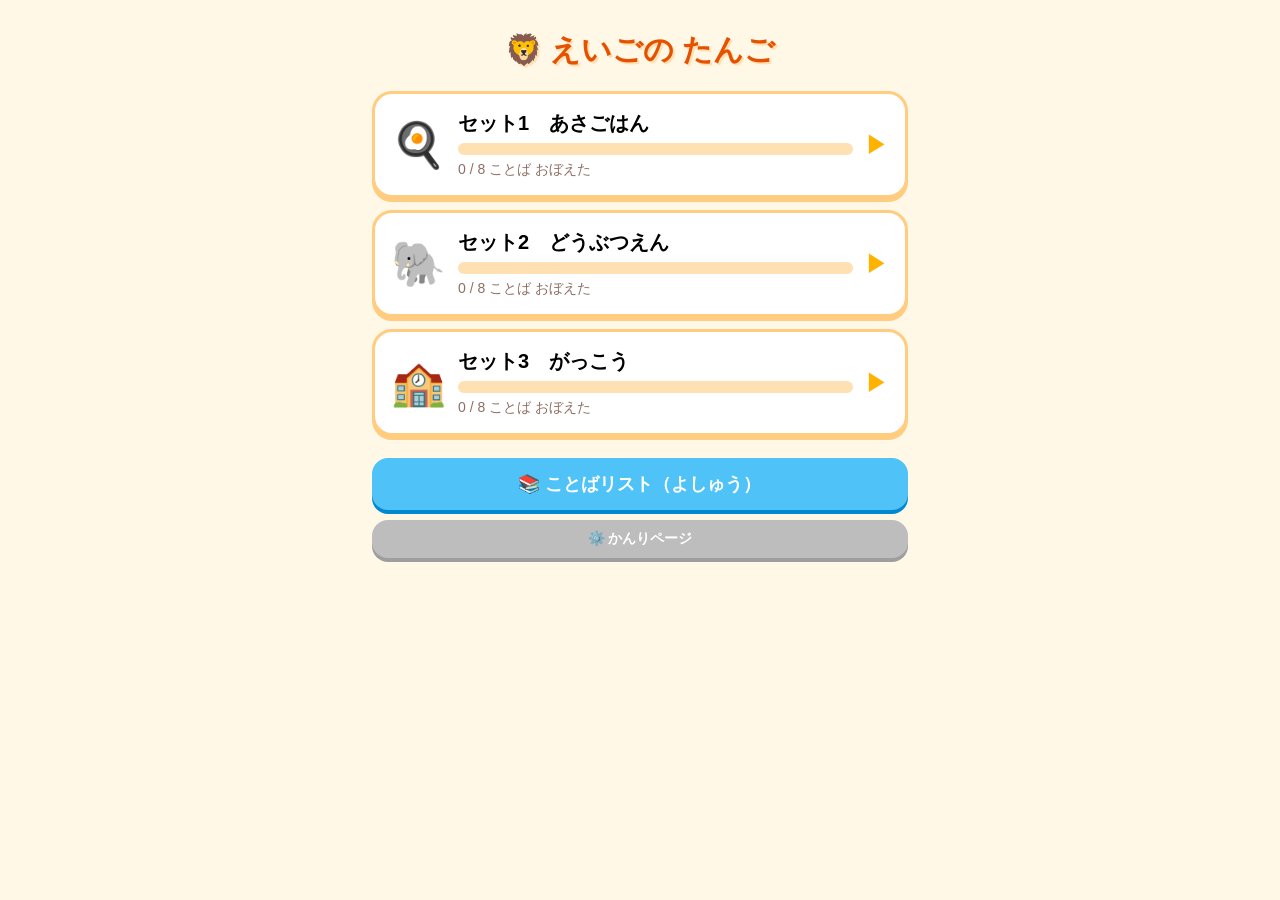
==== index.html @ 0644fef7 "初版: フラッシュカード＆小テストアプリ（サンプル3セット24語） Co-Authored-By: Claude Fable 5 <noreply@anthropic.com>" ====
<!DOCTYPE html>
<html lang="ja">
<head>
<meta charset="UTF-8">
<meta name="viewport" content="width=device-width, initial-scale=1.0, maximum-scale=1.0, user-scalable=no">
<meta name="apple-mobile-web-app-capable" content="yes">
<meta name="theme-color" content="#ffb300">
<title>えいごのたんご</title>
<link rel="stylesheet" href="style.css">
</head>
<body>
<div id="app">
  <p class="loading">よみこみちゅう…</p>
</div>
<script src="app.js"></script>
</body>
</html>
---- style.css ----
/* えいごのたんご — 6歳向け: 大きなボタン・はっきりした色・ひらがなUI */

* { box-sizing: border-box; -webkit-tap-highlight-color: transparent; }

html, body {
  margin: 0;
  padding: 0;
  font-family: "Hiragino Maru Gothic ProN", "Hiragino Sans", "BIZ UDGothic", sans-serif;
  background: #fff8e7;
  color: #4a3b2a;
}

#app { max-width: 560px; margin: 0 auto; padding: 12px; min-height: 100dvh; }

.loading { text-align: center; margin-top: 40vh; font-size: 18px; }

.page { display: flex; flex-direction: column; gap: 14px; }

button { font-family: inherit; border: none; cursor: pointer; }

/* ---------- ホーム ---------- */

.app-title {
  text-align: center;
  font-size: 30px;
  margin: 18px 0 6px;
  color: #e65100;
  text-shadow: 2px 2px 0 #ffe0b2;
}

.set-list { display: flex; flex-direction: column; gap: 12px; }

.set-card {
  display: flex;
  align-items: center;
  gap: 12px;
  padding: 16px;
  background: #fff;
  border-radius: 20px;
  border: 3px solid #ffcc80;
  box-shadow: 0 4px 0 #ffcc80;
  text-align: left;
  transition: transform 0.05s;
}
.set-card:active { transform: translateY(3px); box-shadow: 0 1px 0 #ffcc80; }

.set-emoji { font-size: 44px; }
.set-info { flex: 1; display: flex; flex-direction: column; gap: 6px; }
.set-title { font-size: 20px; font-weight: bold; }
.set-count { font-size: 14px; color: #8d6e63; }
.set-go { font-size: 24px; color: #ffb300; }

.bar { height: 12px; background: #ffe0b2; border-radius: 6px; overflow: hidden; }
.bar-fill { display: block; height: 100%; background: linear-gradient(90deg, #ffb300, #ff8f00); border-radius: 6px; }

.home-links { display: flex; flex-direction: column; gap: 10px; margin-top: 8px; }
.link-btn {
  display: block;
  text-align: center;
  padding: 14px;
  background: #4fc3f7;
  color: #fff;
  font-size: 18px;
  font-weight: bold;
  border-radius: 16px;
  text-decoration: none;
  box-shadow: 0 4px 0 #0288d1;
}
.link-btn:active { transform: translateY(3px); box-shadow: 0 1px 0 #0288d1; }
.link-btn.subtle { background: #bdbdbd; box-shadow: 0 4px 0 #9e9e9e; font-size: 14px; padding: 10px; }

/* ---------- クイズ ---------- */

.quiz-head { display: flex; align-items: center; gap: 12px; }
.quit {
  font-size: 20px;
  text-decoration: none;
  color: #bdbdbd;
  padding: 6px 10px;
  border-radius: 10px;
  background: #f5f5f5;
}
.q-progress { font-size: 18px; font-weight: bold; color: #8d6e63; }
.q-stars { margin-left: auto; font-size: 14px; letter-spacing: -2px; }

.instruction { text-align: center; font-size: 20px; font-weight: bold; margin: 4px 0; }

.prompt-area { display: flex; justify-content: center; min-height: 120px; align-items: center; }

.prompt-spell {
  font-size: 44px;
  font-weight: bold;
  color: #1565c0;
  background: #fff;
  padding: 16px 30px;
  border-radius: 20px;
  border: 3px solid #90caf9;
}
.prompt-spell.sentence { font-size: 26px; }

.prompt-image {
  width: 180px;
  height: 180px;
  object-fit: contain;
  border-radius: 20px;
  border: 3px solid #ffcc80;
  background: #fff;
}

.prompt-audio {
  font-size: 40px;
  background: #ffb300;
  color: #fff;
  border-radius: 999px;
  width: 130px;
  height: 130px;
  box-shadow: 0 5px 0 #ff8f00;
  display: flex;
  flex-direction: column;
  align-items: center;
  justify-content: center;
}
.prompt-audio span { font-size: 16px; font-weight: bold; }
.prompt-audio:active { transform: translateY(4px); box-shadow: 0 1px 0 #ff8f00; }

.choices { display: grid; grid-template-columns: 1fr 1fr; gap: 12px; }

.choice {
  background: #fff;
  border: 3px solid #b0bec5;
  border-radius: 18px;
  padding: 14px 8px;
  font-size: 24px;
  font-weight: bold;
  color: #37474f;
  min-height: 76px;
  box-shadow: 0 4px 0 #b0bec5;
}
.choice:active { transform: translateY(3px); box-shadow: 0 1px 0 #b0bec5; }
.choice.sentence { font-size: 16px; }
.choice-audio { font-size: 40px; }

.choice-image { padding: 8px; }
.choice-image img { width: 100%; height: 110px; object-fit: contain; }

.choice.selected { border-color: #ffb300; box-shadow: 0 4px 0 #ffb300; background: #fff8e1; }
.choice.correct { border-color: #43a047; box-shadow: 0 4px 0 #43a047; background: #e8f5e9; }
.choice.wrong { border-color: #e53935; box-shadow: 0 4px 0 #e53935; background: #ffebee; }

.confirm-area { min-height: 90px; }

.confirm {
  width: 100%;
  padding: 16px;
  font-size: 22px;
  font-weight: bold;
  color: #fff;
  background: #66bb6a;
  border-radius: 18px;
  box-shadow: 0 4px 0 #388e3c;
}
.confirm:disabled { background: #cfd8dc; box-shadow: 0 4px 0 #b0bec5; }

.feedback {
  text-align: center;
  padding: 12px;
  border-radius: 18px;
  display: flex;
  flex-direction: column;
  gap: 8px;
}
.feedback.ok { background: #e8f5e9; }
.feedback.ng { background: #ffebee; }
.fb-mark { font-size: 22px; font-weight: bold; }
.fb-word { font-size: 22px; font-weight: bold; color: #1565c0; }
.fb-ja { font-size: 16px; color: #8d6e63; font-weight: normal; }

.mastered-banner {
  margin-top: 6px;
  font-size: 16px;
  background: #fff9c4;
  border-radius: 12px;
  padding: 6px;
}

.next {
  padding: 14px;
  font-size: 20px;
  font-weight: bold;
  color: #fff;
  background: #ffb300;
  border-radius: 16px;
  box-shadow: 0 4px 0 #ff8f00;
}
.next:active { transform: translateY(3px); box-shadow: 0 1px 0 #ff8f00; }

/* ---------- 結果 ---------- */

.result { text-align: center; margin-top: 8vh; }
.result h2 { font-size: 30px; color: #e65100; }
.result-stars { font-size: 30px; letter-spacing: 2px; }
.result-score { font-size: 20px; font-weight: bold; }

.result-btns { display: flex; flex-direction: column; gap: 12px; margin-top: 16px; }
.big-btn {
  padding: 18px;
  font-size: 22px;
  font-weight: bold;
  color: #fff;
  border-radius: 18px;
}
.big-btn.again { background: #66bb6a; box-shadow: 0 4px 0 #388e3c; }
.big-btn.home-btn { background: #4fc3f7; box-shadow: 0 4px 0 #0288d1; }
.big-btn:active { transform: translateY(3px); }

/* ---------- ことばリスト ---------- */

.list-head { display: flex; align-items: center; gap: 12px; }
.list-head h2 { margin: 0; font-size: 22px; }
.back {
  text-decoration: none;
  color: #fff;
  background: #4fc3f7;
  padding: 8px 14px;
  border-radius: 12px;
  font-weight: bold;
  box-shadow: 0 3px 0 #0288d1;
}
.list-note { margin: 0; font-size: 14px; color: #8d6e63; }

.list-set-title {
  margin: 14px 0 4px;
  font-size: 18px;
  color: #e65100;
  border-bottom: 3px dotted #ffcc80;
  padding-bottom: 4px;
}

.word-row {
  display: flex;
  align-items: center;
  gap: 10px;
  background: #fff;
  border-radius: 14px;
  padding: 8px 10px;
  margin: 6px 0;
  border: 2px solid #eee;
}
.word-row.mastered { border-color: #ffd54f; background: #fffde7; }

.row-visual { width: 52px; height: 52px; display: flex; align-items: center; justify-content: center; font-size: 26px; }
.row-visual img { width: 52px; height: 52px; object-fit: contain; border-radius: 10px; }

.row-text { flex: 1; display: flex; flex-direction: column; }
.row-spell { font-size: 20px; font-weight: bold; color: #1565c0; }
.row-spell.sentence { font-size: 15px; }
.row-ja { font-size: 13px; color: #8d6e63; }

.row-play {
  font-size: 22px;
  background: #fff3e0;
  border: 2px solid #ffcc80;
  border-radius: 999px;
  width: 46px;
  height: 46px;
}
.row-play:active { background: #ffe0b2; }
.row-badge { width: 26px; font-size: 20px; text-align: center; }

@media (min-width: 480px) {
  .choices { gap: 14px; }
  .choice-image img { height: 130px; }
}
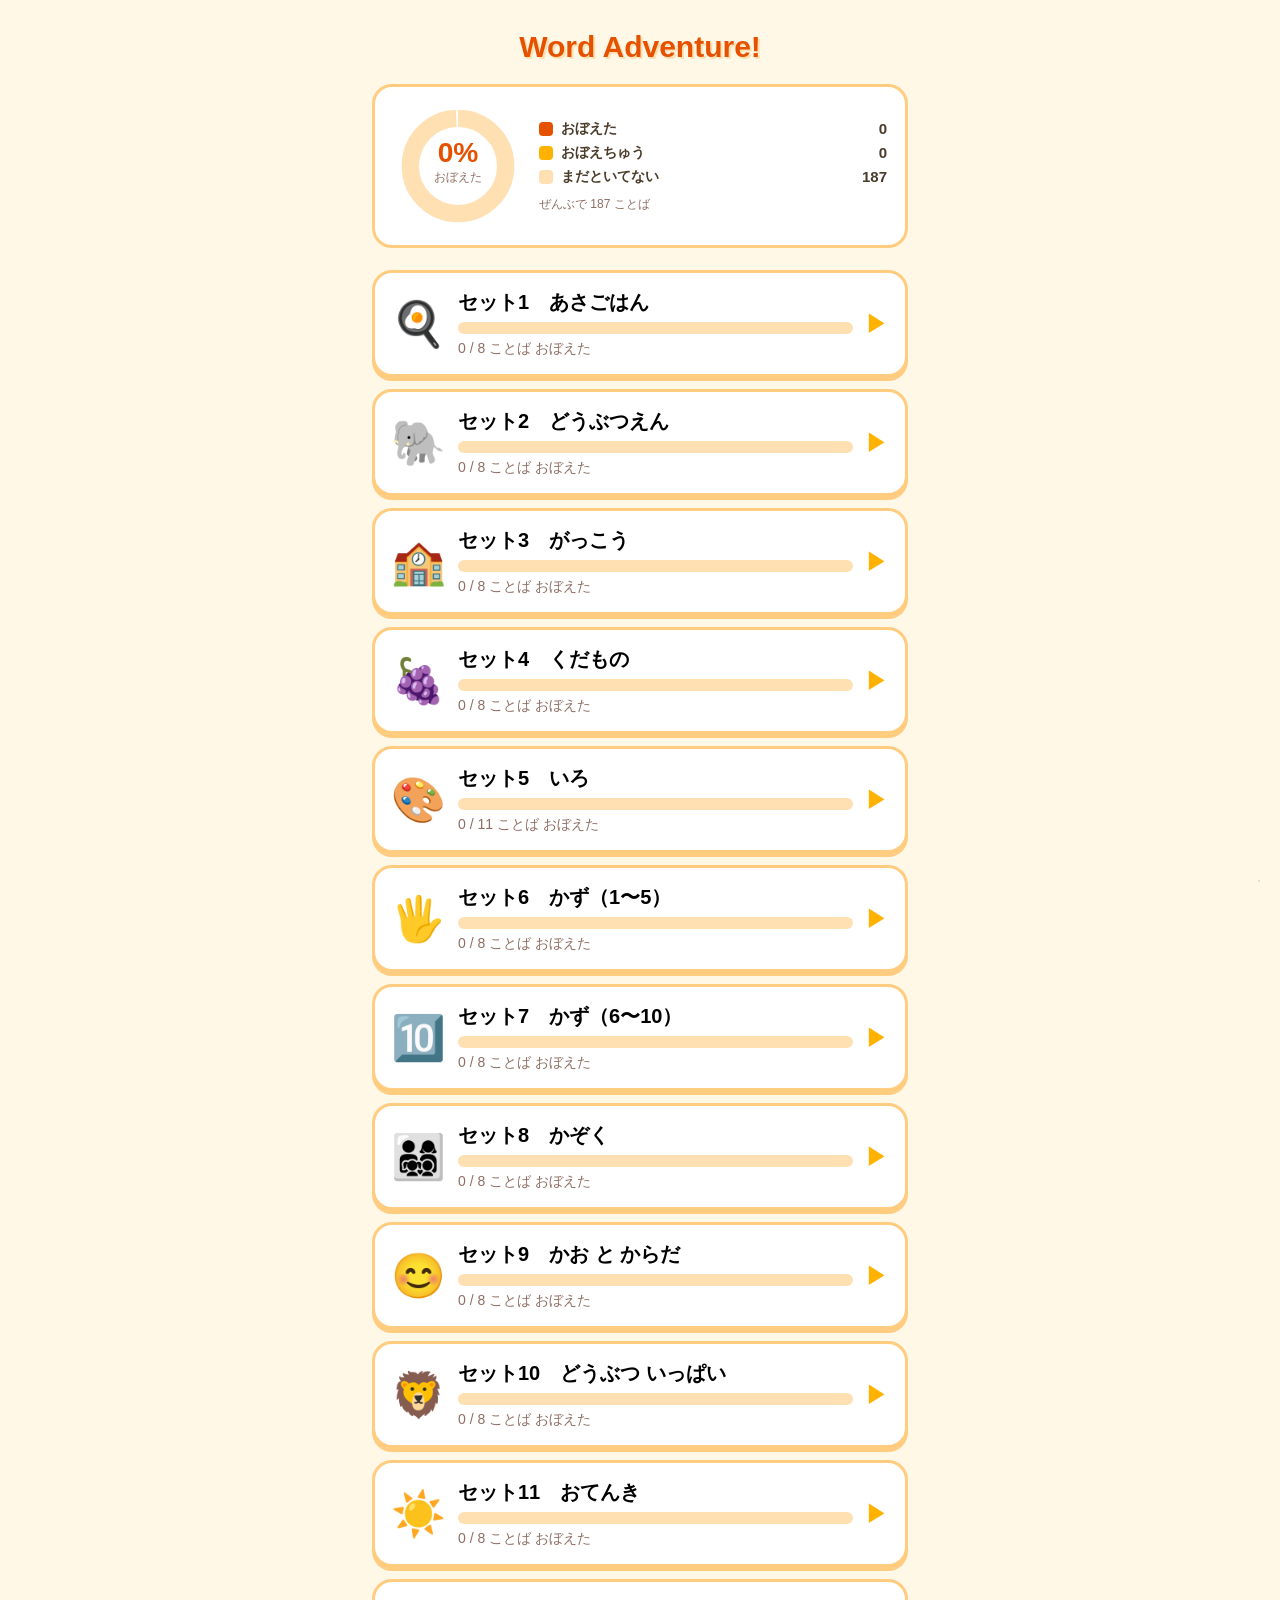
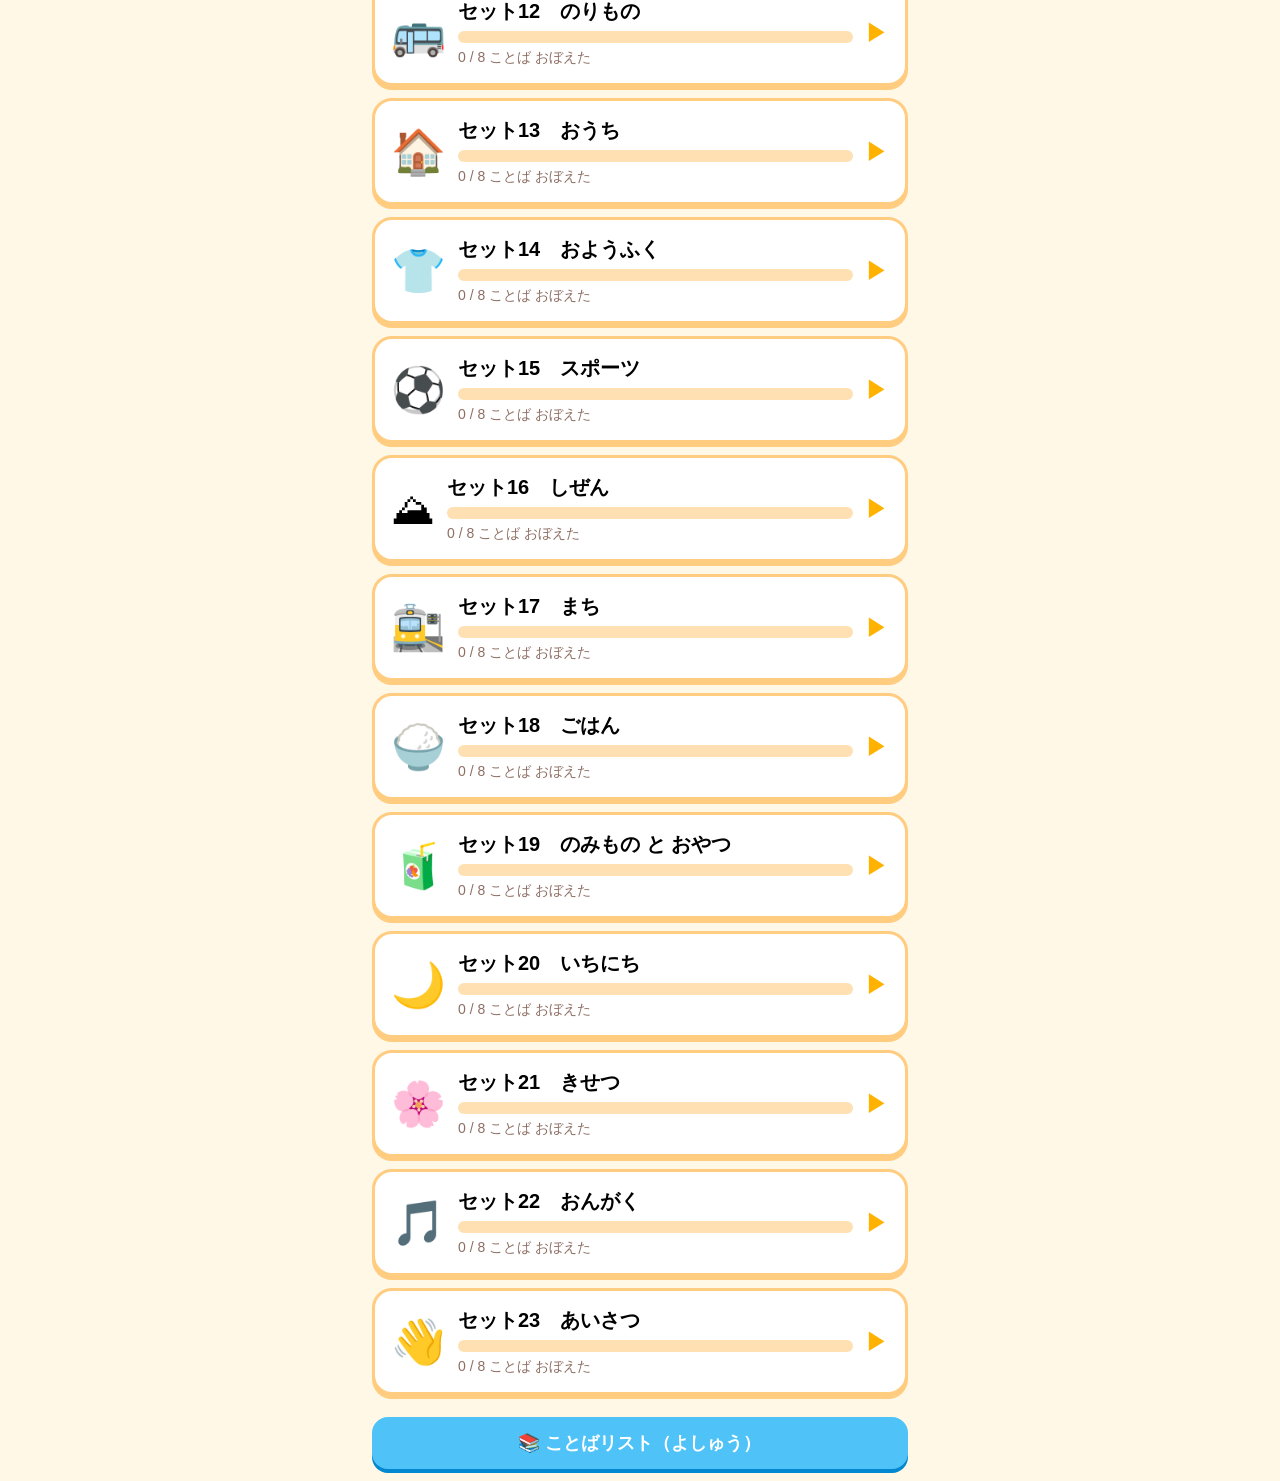
==== commit 49b9a94c: "タイトルを Word Adventure! に変更、ライオン除去、ドーナツをスクロール固定に Co-Authored-By: Claude Fable 5 <noreply@anthropic.com" ====
--- a/index.html
+++ b/index.html
@@ -5,7 +5,7 @@
 <meta name="viewport" content="width=device-width, initial-scale=1.0, maximum-scale=1.0, user-scalable=no">
 <meta name="apple-mobile-web-app-capable" content="yes">
 <meta name="theme-color" content="#ffb300">
-<title>えいごのたんご</title>
+<title>Word Adventure!</title>
 <link rel="stylesheet" href="style.css">
 </head>
 <body>
--- a/style.css
+++ b/style.css
@@ -28,6 +28,38 @@
   text-shadow: 2px 2px 0 #ffe0b2;
 }
 
+/* ---------- 習得率ドーナツ（スクロールしても上部に固定） ---------- */
+
+.mastery-slot {
+  position: sticky;
+  top: 0;
+  z-index: 50;
+  /* 背景色で下をくぐるカードを隠す。上下に少し余白を持たせる */
+  background: #fff8e7;
+  padding: 6px 0 8px;
+  margin: -6px 0 0;
+}
+
+.mastery-card {
+  display: flex;
+  align-items: center;
+  gap: 16px;
+  background: #fff;
+  border-radius: 20px;
+  border: 3px solid #ffcc80;
+  padding: 14px 18px;
+}
+.mastery-donut { width: 130px; height: 130px; flex-shrink: 0; }
+.donut-big { font-size: 26px; font-weight: bold; fill: #e65100; font-family: inherit; }
+.donut-small { font-size: 11px; fill: #8d6e63; font-family: inherit; }
+
+.mastery-legend { flex: 1; display: flex; flex-direction: column; gap: 6px; }
+.legend-row { display: flex; align-items: center; gap: 8px; }
+.legend-chip { width: 14px; height: 14px; border-radius: 4px; flex-shrink: 0; }
+.legend-label { flex: 1; font-size: 14px; font-weight: bold; }
+.legend-count { font-size: 15px; font-weight: bold; color: #4a3b2a; }
+.legend-total { margin-top: 4px; font-size: 12px; color: #8d6e63; }
+
 .set-list { display: flex; flex-direction: column; gap: 12px; }
 
 .set-card {
@@ -67,7 +99,19 @@
   box-shadow: 0 4px 0 #0288d1;
 }
 .link-btn:active { transform: translateY(3px); box-shadow: 0 1px 0 #0288d1; }
-.link-btn.subtle { background: #bdbdbd; box-shadow: 0 4px 0 #9e9e9e; font-size: 14px; padding: 10px; }
+/* 管理ページへの目立たない入口（画面右下の小さな点） */
+.admin-door {
+  position: fixed;
+  right: 6px;
+  bottom: 6px;
+  width: 30px;
+  height: 30px;
+  line-height: 30px;
+  text-align: center;
+  color: #e8dcc8;
+  text-decoration: none;
+  font-size: 20px;
+}
 
 /* ---------- クイズ ---------- */
 
@@ -138,7 +182,14 @@
 }
 .choice:active { transform: translateY(3px); box-shadow: 0 1px 0 #b0bec5; }
 .choice.sentence { font-size: 16px; }
-.choice-audio { font-size: 40px; }
+.choice-audio {
+  font-size: 40px;
+  display: flex;
+  flex-direction: column;
+  align-items: center;
+  gap: 2px;
+}
+.audio-label { font-size: 15px; font-weight: bold; color: #1565c0; line-height: 1.2; }
 
 .choice-image { padding: 8px; }
 .choice-image img { width: 100%; height: 110px; object-fit: contain; }
@@ -193,6 +244,52 @@
   box-shadow: 0 4px 0 #ff8f00;
 }
 .next:active { transform: translateY(3px); box-shadow: 0 1px 0 #ff8f00; }
+
+/* ---------- 正解演出 ---------- */
+
+.big-maru {
+  position: fixed;
+  top: 50%;
+  left: 50%;
+  transform: translate(-50%, -50%);
+  font-size: 130px;
+  z-index: 100;
+  pointer-events: none;
+  animation: maru-pop 0.9s cubic-bezier(0.2, 1.6, 0.4, 1) forwards;
+  filter: drop-shadow(0 4px 10px rgba(230, 81, 0, 0.4));
+}
+@keyframes maru-pop {
+  0%   { transform: translate(-50%, -50%) scale(0); opacity: 0; }
+  40%  { transform: translate(-50%, -50%) scale(1.25); opacity: 1; }
+  60%  { transform: translate(-50%, -50%) scale(1); }
+  80%  { transform: translate(-50%, -50%) scale(1.1); opacity: 1; }
+  100% { transform: translate(-50%, -50%) scale(1); opacity: 0; }
+}
+
+.confetti-box {
+  position: fixed;
+  inset: 0;
+  overflow: hidden;
+  pointer-events: none;
+  z-index: 99;
+}
+.confetti {
+  position: absolute;
+  top: -40px;
+  animation: confetti-fall linear forwards;
+}
+@keyframes confetti-fall {
+  0%   { transform: translateY(0) rotate(0deg); opacity: 1; }
+  100% { transform: translateY(110vh) rotate(360deg); opacity: 0.8; }
+}
+
+/* 正解した選択肢が弾む */
+.choice.correct { animation: choice-bounce 0.5s; }
+@keyframes choice-bounce {
+  0%, 100% { transform: scale(1); }
+  30% { transform: scale(1.08); }
+  60% { transform: scale(0.97); }
+}
 
 /* ---------- 結果 ---------- */
 
